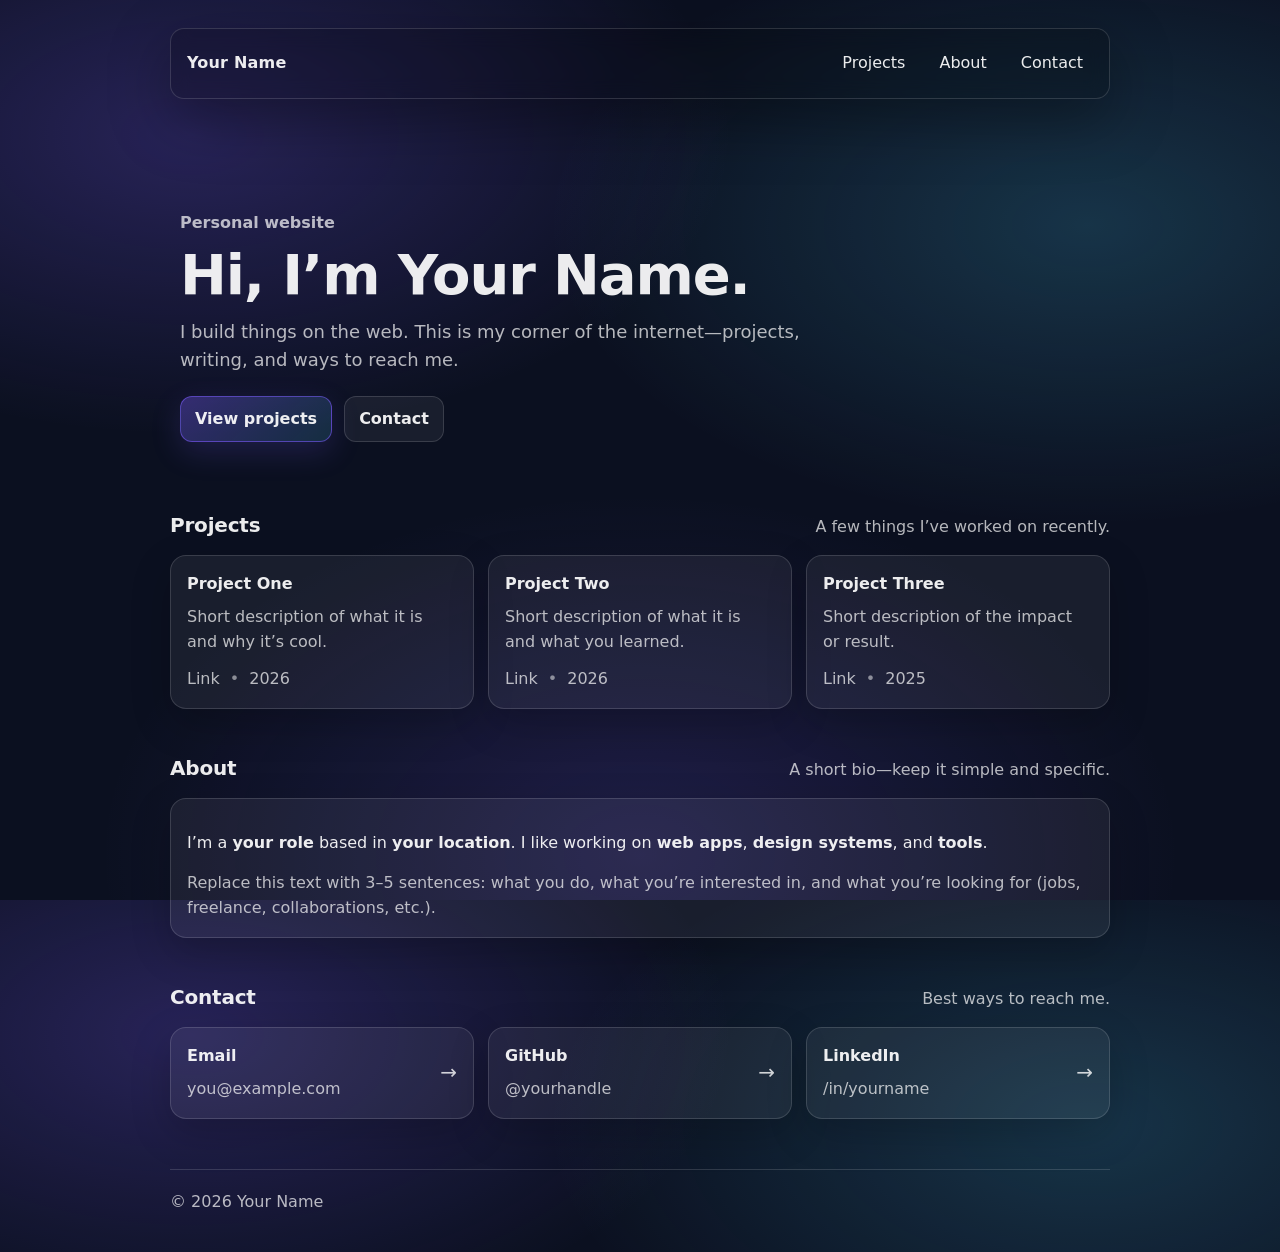
==== index.html @ 89963c9b "Added files starter files" ====
<!doctype html>
<html lang="en">
  <head>
    <meta charset="UTF-8" />
    <meta name="viewport" content="width=device-width, initial-scale=1" />
    <meta name="description" content="Personal website" />
    <title>Your Name</title>

    <link rel="stylesheet" href="/styles.css" />
  </head>
  <body>
    <header class="container">
      <nav class="nav">
        <a class="brand" href="/">Your Name</a>
        <div class="links">
          <a href="#projects">Projects</a>
          <a href="#about">About</a>
          <a href="#contact">Contact</a>
        </div>
      </nav>
    </header>

    <main class="container">
      <section class="hero">
        <p class="eyebrow">Personal website</p>
        <h1 class="title">Hi, I’m Your Name.</h1>
        <p class="subtitle">
          I build things on the web. This is my corner of the internet—projects, writing, and ways to
          reach me.
        </p>
        <div class="cta">
          <a class="button" href="#projects">View projects</a>
          <a class="button secondary" href="#contact">Contact</a>
        </div>
      </section>

      <section id="projects" class="section">
        <div class="sectionHeader">
          <h2>Projects</h2>
          <p class="muted">A few things I’ve worked on recently.</p>
        </div>

        <div class="grid">
          <article class="card">
            <h3>Project One</h3>
            <p class="muted">Short description of what it is and why it’s cool.</p>
            <div class="meta">
              <a href="#" aria-label="Project One link">Link</a>
              <span class="dot">•</span>
              <span>2026</span>
            </div>
          </article>

          <article class="card">
            <h3>Project Two</h3>
            <p class="muted">Short description of what it is and what you learned.</p>
            <div class="meta">
              <a href="#" aria-label="Project Two link">Link</a>
              <span class="dot">•</span>
              <span>2026</span>
            </div>
          </article>

          <article class="card">
            <h3>Project Three</h3>
            <p class="muted">Short description of the impact or result.</p>
            <div class="meta">
              <a href="#" aria-label="Project Three link">Link</a>
              <span class="dot">•</span>
              <span>2025</span>
            </div>
          </article>
        </div>
      </section>

      <section id="about" class="section">
        <div class="sectionHeader">
          <h2>About</h2>
          <p class="muted">A short bio—keep it simple and specific.</p>
        </div>
        <div class="card">
          <p>
            I’m a <strong>your role</strong> based in <strong>your location</strong>. I like working on
            <strong>web apps</strong>, <strong>design systems</strong>, and <strong>tools</strong>.
          </p>
          <p class="muted">
            Replace this text with 3–5 sentences: what you do, what you’re interested in, and what
            you’re looking for (jobs, freelance, collaborations, etc.).
          </p>
        </div>
      </section>

      <section id="contact" class="section">
        <div class="sectionHeader">
          <h2>Contact</h2>
          <p class="muted">Best ways to reach me.</p>
        </div>

        <div class="grid">
          <a class="card linkCard" href="mailto:you@example.com">
            <div>
              <h3>Email</h3>
              <p class="muted">you@example.com</p>
            </div>
            <span class="arrow" aria-hidden="true">→</span>
          </a>
          <a class="card linkCard" href="#" target="_blank" rel="noreferrer">
            <div>
              <h3>GitHub</h3>
              <p class="muted">@yourhandle</p>
            </div>
            <span class="arrow" aria-hidden="true">→</span>
          </a>
          <a class="card linkCard" href="#" target="_blank" rel="noreferrer">
            <div>
              <h3>LinkedIn</h3>
              <p class="muted">/in/yourname</p>
            </div>
            <span class="arrow" aria-hidden="true">→</span>
          </a>
        </div>
      </section>

      <footer class="footer">
        <p class="muted">© <span id="year"></span> Your Name</p>
      </footer>
    </main>

    <script>
      document.getElementById("year").textContent = new Date().getFullYear();
    </script>
  </body>
</html>
---- styles.css ----
:root {
  color-scheme: dark;
  --bg: #0b1020;
  --panel: rgba(255, 255, 255, 0.06);
  --panel-strong: rgba(255, 255, 255, 0.1);
  --text: rgba(255, 255, 255, 0.92);
  --muted: rgba(255, 255, 255, 0.7);
  --border: rgba(255, 255, 255, 0.14);
  --accent: #7c5cff;
  --accent2: #4dd7ff;
  --shadow: 0 20px 60px rgba(0, 0, 0, 0.35);
}

* {
  box-sizing: border-box;
}

html,
body {
  height: 100%;
}

body {
  margin: 0;
  font-family:
    ui-sans-serif,
    system-ui,
    -apple-system,
    Segoe UI,
    Roboto,
    Helvetica,
    Arial,
    "Apple Color Emoji",
    "Segoe UI Emoji";
  background:
    radial-gradient(900px 500px at 15% 15%, rgba(124, 92, 255, 0.25), transparent 60%),
    radial-gradient(900px 500px at 85% 25%, rgba(77, 215, 255, 0.18), transparent 60%),
    radial-gradient(900px 600px at 50% 95%, rgba(124, 92, 255, 0.18), transparent 60%),
    var(--bg);
  color: var(--text);
  line-height: 1.55;
}

a {
  color: inherit;
  text-decoration: none;
}

a:hover {
  text-decoration: underline;
}

.container {
  max-width: 980px;
  padding: 28px 20px;
  margin: 0 auto;
}

.nav {
  display: flex;
  align-items: center;
  justify-content: space-between;
  gap: 16px;
  padding: 14px 16px;
  border: 1px solid var(--border);
  border-radius: 14px;
  background: rgba(0, 0, 0, 0.2);
  backdrop-filter: blur(10px);
  box-shadow: var(--shadow);
}

.brand {
  font-weight: 700;
  letter-spacing: 0.2px;
}

.links {
  display: flex;
  gap: 14px;
  flex-wrap: wrap;
  justify-content: flex-end;
}

.links a {
  padding: 8px 10px;
  border-radius: 10px;
}

.links a:hover {
  text-decoration: none;
  background: rgba(255, 255, 255, 0.06);
}

.hero {
  padding: 56px 10px 24px;
}

.eyebrow {
  margin: 0 0 10px;
  font-weight: 600;
  color: var(--muted);
}

.title {
  margin: 0;
  font-size: clamp(32px, 5vw, 56px);
  line-height: 1.04;
  letter-spacing: -0.02em;
}

.subtitle {
  margin: 14px 0 0;
  max-width: 58ch;
  color: var(--muted);
  font-size: 18px;
}

.cta {
  display: flex;
  gap: 12px;
  flex-wrap: wrap;
  margin-top: 22px;
}

.button {
  display: inline-flex;
  align-items: center;
  justify-content: center;
  padding: 10px 14px;
  border-radius: 12px;
  border: 1px solid rgba(124, 92, 255, 0.55);
  background: linear-gradient(135deg, rgba(124, 92, 255, 0.35), rgba(77, 215, 255, 0.15));
  box-shadow: 0 10px 30px rgba(124, 92, 255, 0.18);
  font-weight: 650;
}

.button:hover {
  text-decoration: none;
  border-color: rgba(77, 215, 255, 0.6);
}

.button.secondary {
  border-color: var(--border);
  background: rgba(255, 255, 255, 0.06);
  box-shadow: none;
}

.section {
  margin-top: 44px;
}

.sectionHeader {
  display: flex;
  align-items: baseline;
  justify-content: space-between;
  gap: 16px;
  flex-wrap: wrap;
  margin-bottom: 14px;
}

.sectionHeader h2 {
  margin: 0;
  font-size: 20px;
  letter-spacing: -0.01em;
}

.muted {
  color: var(--muted);
  margin: 0;
}

.grid {
  display: grid;
  grid-template-columns: repeat(12, 1fr);
  gap: 14px;
}

.card {
  grid-column: span 4;
  padding: 16px 16px;
  border: 1px solid var(--border);
  border-radius: 16px;
  background: var(--panel);
  box-shadow: 0 14px 40px rgba(0, 0, 0, 0.2);
}

.card h3 {
  margin: 0 0 8px;
  font-size: 16px;
}

.meta {
  margin-top: 12px;
  display: flex;
  gap: 10px;
  align-items: center;
  color: var(--muted);
}

.dot {
  opacity: 0.7;
}

.linkCard {
  display: flex;
  align-items: center;
  justify-content: space-between;
  gap: 10px;
  text-decoration: none;
}

.linkCard:hover {
  text-decoration: none;
  border-color: rgba(124, 92, 255, 0.55);
  background: var(--panel-strong);
}

.arrow {
  font-size: 20px;
  color: rgba(255, 255, 255, 0.8);
}

.footer {
  margin: 50px 0 10px;
  padding-top: 20px;
  border-top: 1px solid var(--border);
}

@media (max-width: 860px) {
  .card {
    grid-column: span 6;
  }
}

@media (max-width: 560px) {
  .card {
    grid-column: span 12;
  }
  .hero {
    padding-top: 34px;
  }
}
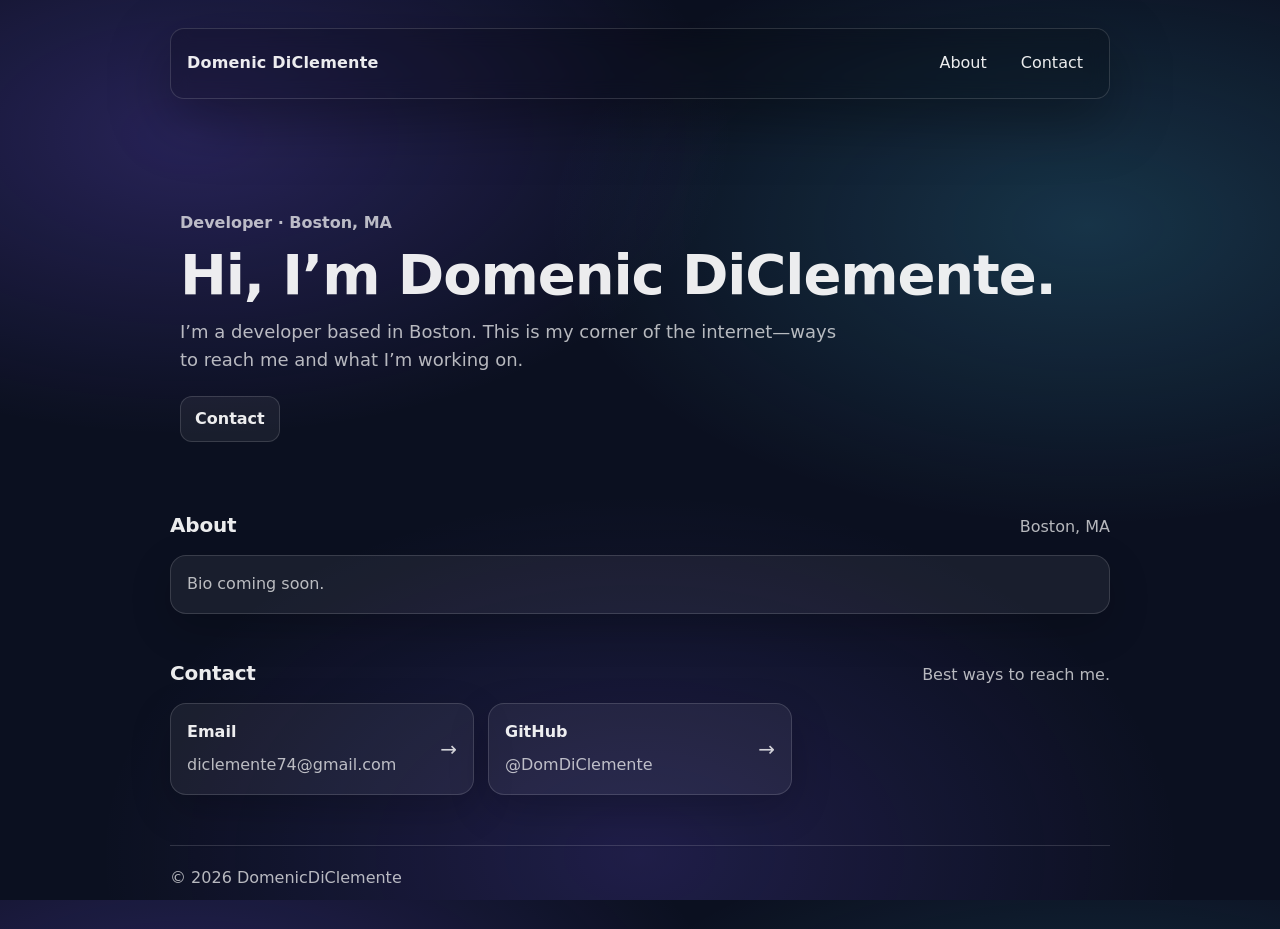
==== commit d824b1cd: "Fill in profile details Made-with: Cursor" ====
--- a/index.html
+++ b/index.html
@@ -4,16 +4,16 @@
     <meta charset="UTF-8" />
     <meta name="viewport" content="width=device-width, initial-scale=1" />
     <meta name="description" content="Personal website" />
-    <title>Your Name</title>
+    <title>Domenic's Profile</title>
 
-    <link rel="stylesheet" href="/styles.css" />
+    <!-- Use a relative path so it works for project pages (served under /<repo>/). -->
+    <link rel="stylesheet" href="styles.css" />
   </head>
   <body>
     <header class="container">
       <nav class="nav">
-        <a class="brand" href="/">Your Name</a>
+        <a class="brand" href="./">Domenic DiClemente</a>
         <div class="links">
-          <a href="#projects">Projects</a>
           <a href="#about">About</a>
           <a href="#contact">Contact</a>
         </div>
@@ -22,71 +22,24 @@
 
     <main class="container">
       <section class="hero">
-        <p class="eyebrow">Personal website</p>
-        <h1 class="title">Hi, I’m Your Name.</h1>
+        <p class="eyebrow">Developer · Boston, MA</p>
+        <h1 class="title">Hi, I’m Domenic DiClemente.</h1>
         <p class="subtitle">
-          I build things on the web. This is my corner of the internet—projects, writing, and ways to
-          reach me.
+          I’m a developer based in Boston. This is my corner of the internet—ways to reach me and
+          what I’m working on.
         </p>
         <div class="cta">
-          <a class="button" href="#projects">View projects</a>
           <a class="button secondary" href="#contact">Contact</a>
-        </div>
-      </section>
-
-      <section id="projects" class="section">
-        <div class="sectionHeader">
-          <h2>Projects</h2>
-          <p class="muted">A few things I’ve worked on recently.</p>
-        </div>
-
-        <div class="grid">
-          <article class="card">
-            <h3>Project One</h3>
-            <p class="muted">Short description of what it is and why it’s cool.</p>
-            <div class="meta">
-              <a href="#" aria-label="Project One link">Link</a>
-              <span class="dot">•</span>
-              <span>2026</span>
-            </div>
-          </article>
-
-          <article class="card">
-            <h3>Project Two</h3>
-            <p class="muted">Short description of what it is and what you learned.</p>
-            <div class="meta">
-              <a href="#" aria-label="Project Two link">Link</a>
-              <span class="dot">•</span>
-              <span>2026</span>
-            </div>
-          </article>
-
-          <article class="card">
-            <h3>Project Three</h3>
-            <p class="muted">Short description of the impact or result.</p>
-            <div class="meta">
-              <a href="#" aria-label="Project Three link">Link</a>
-              <span class="dot">•</span>
-              <span>2025</span>
-            </div>
-          </article>
         </div>
       </section>
 
       <section id="about" class="section">
         <div class="sectionHeader">
           <h2>About</h2>
-          <p class="muted">A short bio—keep it simple and specific.</p>
+          <p class="muted">Boston, MA</p>
         </div>
         <div class="card">
-          <p>
-            I’m a <strong>your role</strong> based in <strong>your location</strong>. I like working on
-            <strong>web apps</strong>, <strong>design systems</strong>, and <strong>tools</strong>.
-          </p>
-          <p class="muted">
-            Replace this text with 3–5 sentences: what you do, what you’re interested in, and what
-            you’re looking for (jobs, freelance, collaborations, etc.).
-          </p>
+          <p class="muted">Bio coming soon.</p>
         </div>
       </section>
 
@@ -97,24 +50,22 @@
         </div>
 
         <div class="grid">
-          <a class="card linkCard" href="mailto:you@example.com">
+          <a class="card linkCard" href="mailto:diclemente74@gmail.com">
             <div>
               <h3>Email</h3>
-              <p class="muted">you@example.com</p>
+              <p class="muted">diclemente74@gmail.com</p>
             </div>
             <span class="arrow" aria-hidden="true">→</span>
           </a>
-          <a class="card linkCard" href="#" target="_blank" rel="noreferrer">
+          <a
+            class="card linkCard"
+            href="https://github.com/DomDiClemente"
+            target="_blank"
+            rel="noreferrer"
+          >
             <div>
               <h3>GitHub</h3>
-              <p class="muted">@yourhandle</p>
-            </div>
-            <span class="arrow" aria-hidden="true">→</span>
-          </a>
-          <a class="card linkCard" href="#" target="_blank" rel="noreferrer">
-            <div>
-              <h3>LinkedIn</h3>
-              <p class="muted">/in/yourname</p>
+              <p class="muted">@DomDiClemente</p>
             </div>
             <span class="arrow" aria-hidden="true">→</span>
           </a>
@@ -122,7 +73,7 @@
       </section>
 
       <footer class="footer">
-        <p class="muted">© <span id="year"></span> Your Name</p>
+        <p class="muted">© <span id="year"></span> DomenicDiClemente</p>
       </footer>
     </main>
 
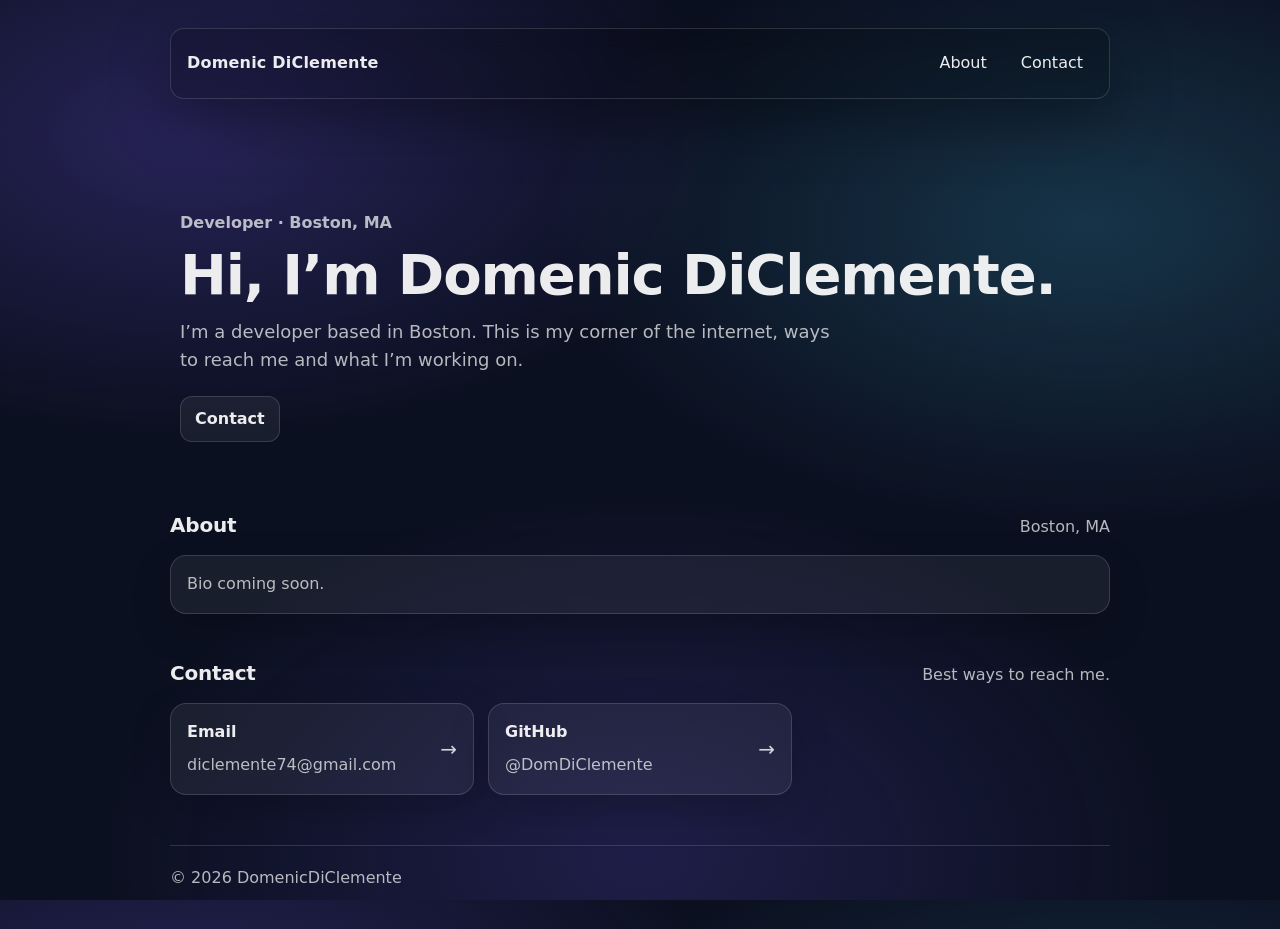
==== commit 75cbc5eb: "Update bio" ====
--- a/index.html
+++ b/index.html
@@ -25,7 +25,7 @@
         <p class="eyebrow">Developer · Boston, MA</p>
         <h1 class="title">Hi, I’m Domenic DiClemente.</h1>
         <p class="subtitle">
-          I’m a developer based in Boston. This is my corner of the internet—ways to reach me and
+          I’m a developer based in Boston. This is my corner of the internet, ways to reach me and
           what I’m working on.
         </p>
         <div class="cta">
